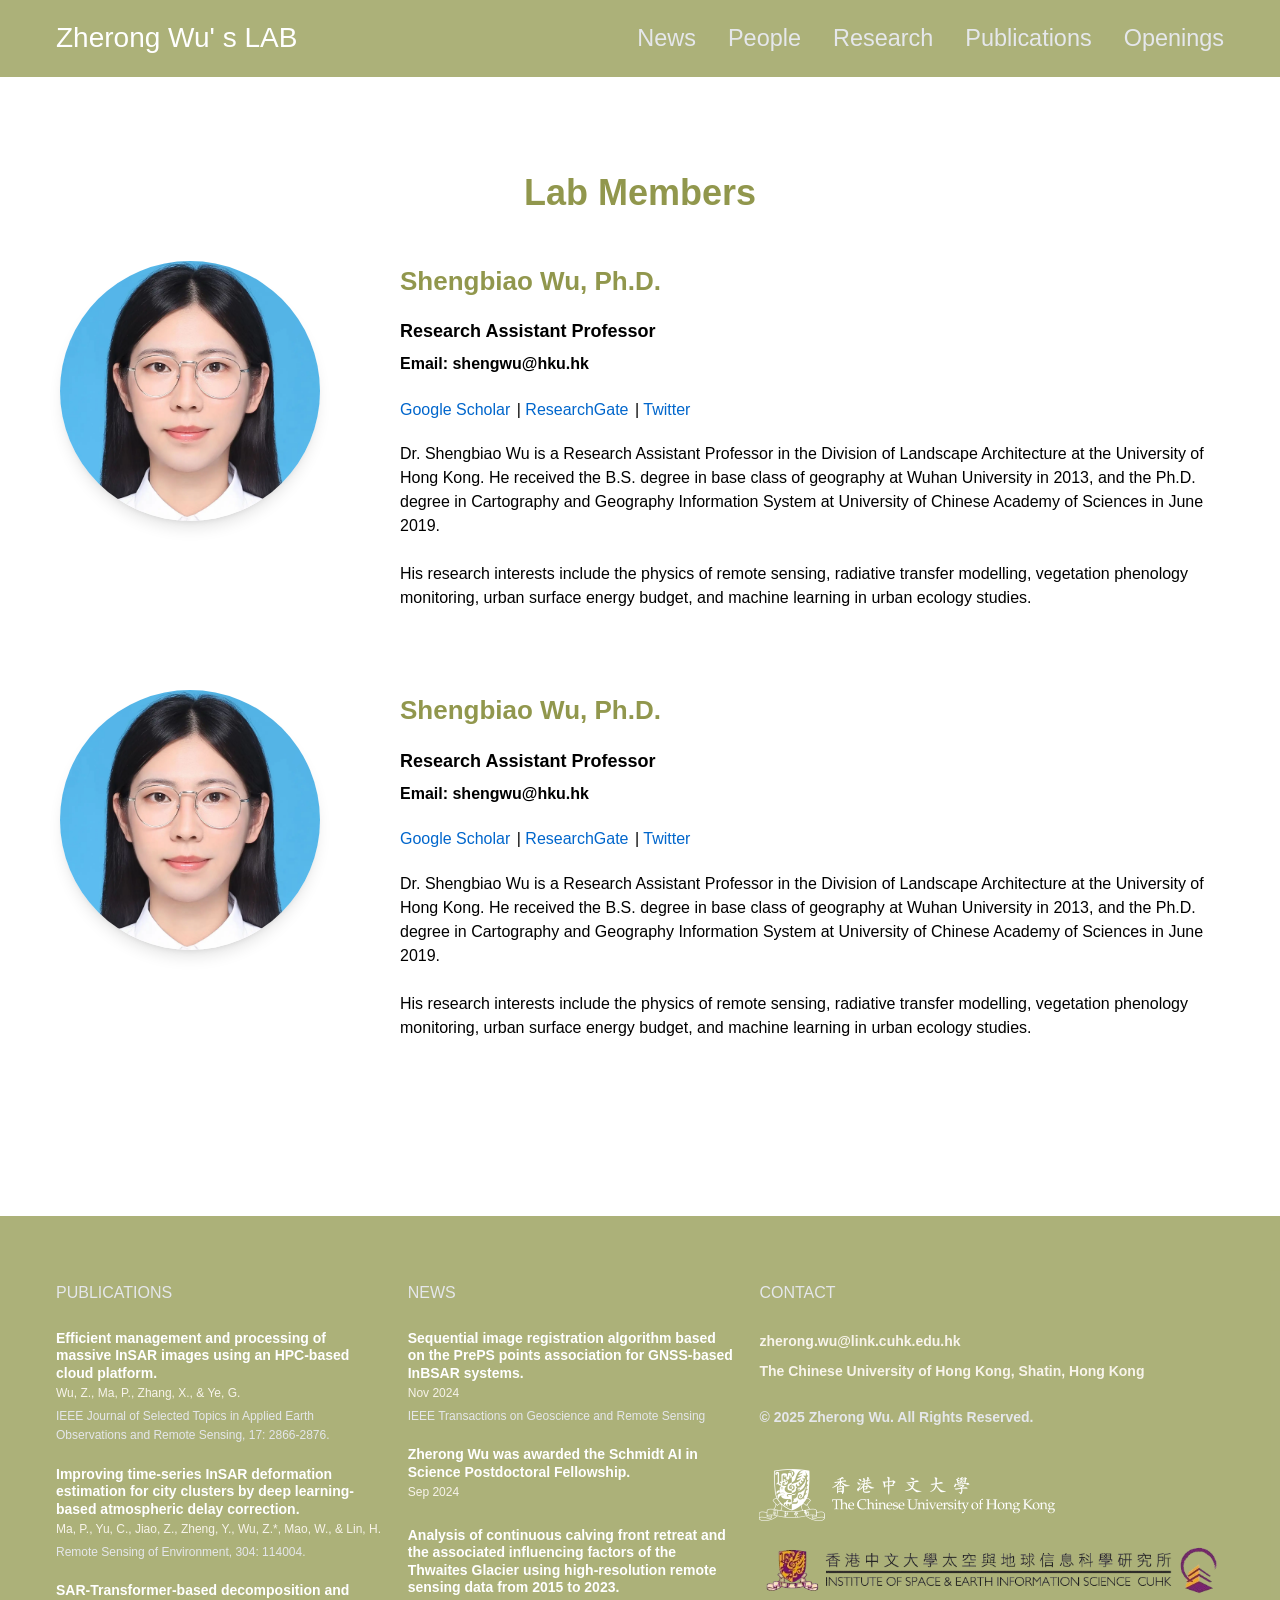
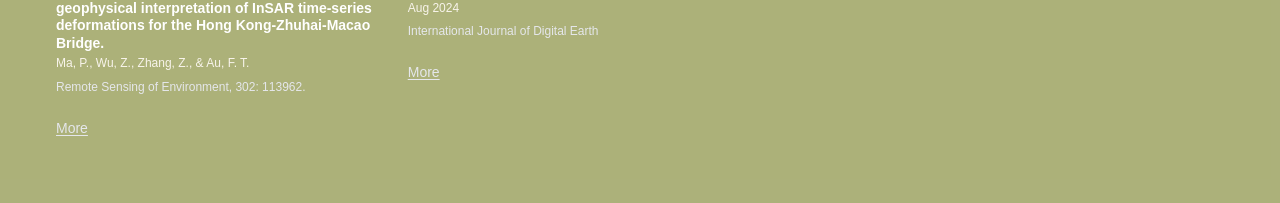
==== members.html @ 8802be63 "Add files via upload" ====
<!DOCTYPE html>
<html lang="en">

<head>
    <meta charset="UTF-8">
    <meta name="viewport" content="width=device-width, initial-scale=1.0">
    <title>Science</title>
    <link rel="stylesheet" href="css/all.css">
    <link rel="stylesheet" href="css/common.css">
    <link rel="stylesheet" href="css/member.css">

</head>

<body>
    <nav class="navbar">
        <div class="wrapper">
            <div class="content">
                <div class="logo">
                    <a href="index.html">
                        <h1 class="logo">Zherong Wu' s LAB</h1>
                    </a>
                </div>
                <button class="menu">
                    <span></span>
                    <span></span>
                    <span></span>
                </button>
                <ul class="nav">
                    <li><a href="news.html" class="nav-item">News</a>

                    </li>
                    <li>
                        <a href="people.html" class="nav-item">People</a>
                        <ul class="sub-nav">
                            <li><a href="principle.html">Principle Investigator</a></li>
                            <li><a href="lab_members.html">Lab Members</a></li>
                        </ul>
                    </li>
                    <li><a href="research.html" class="nav-item">Research</a></li>
                    <li><a href="publications.html" class="nav-item">Publications</a></li>
                    <li><a href="openings.html" class="nav-item">Openings</a></li>
                </ul>
            </div>
        </div>
    </nav>

    <section class="member">
        <h2>Lab Members</h2>
        <div class="wrapper">
            <div class="item">
                <div class="member-photo">
                    <img src="images/member1.webp" alt="">
                </div>
                <div class="member-info">
                    <h3 class="member-name">Shengbiao Wu, Ph.D.</h3>
                    <p class="member-title">Research Assistant Professor</p>
                    <p class="member-email">Email: shengwu@hku.hk</p>

                    <div class="member-links">
                        <a href="#">Google Scholar</a> | <a href="#">ResearchGate</a> | <a href="#">Twitter</a>
                    </div>

                    <div class="member-bio">
                        <p>Dr. Shengbiao Wu is a Research Assistant Professor in the Division of Landscape Architecture
                            at
                            the University of Hong Kong. He received the B.S. degree in base class of geography at Wuhan
                            University in 2013, and the Ph.D. degree in Cartography and Geography Information System at
                            University of Chinese Academy of Sciences in June 2019.</p>
                        <br>
                        <p>His research interests include the physics of remote sensing, radiative transfer modelling,
                            vegetation phenology monitoring, urban surface energy budget, and machine learning in urban
                            ecology studies.</p>
                    </div>
                </div>
            </div>
            <div class="item">
                <div class="member-photo">
                    <img src="images/member1.webp" alt="">
                </div>
                <div class="member-info">
                    <h3 class="member-name">Shengbiao Wu, Ph.D.</h3>
                    <p class="member-title">Research Assistant Professor</p>
                    <p class="member-email">Email: shengwu@hku.hk</p>

                    <div class="member-links">
                        <a href="#">Google Scholar</a> | <a href="#">ResearchGate</a> | <a href="#">Twitter</a>
                    </div>

                    <div class="member-bio">
                        <p>Dr. Shengbiao Wu is a Research Assistant Professor in the Division of Landscape Architecture
                            at
                            the University of Hong Kong. He received the B.S. degree in base class of geography at Wuhan
                            University in 2013, and the Ph.D. degree in Cartography and Geography Information System at
                            University of Chinese Academy of Sciences in June 2019.</p>
                        <br>
                        <p>His research interests include the physics of remote sensing, radiative transfer modelling,
                            vegetation phenology monitoring, urban surface energy budget, and machine learning in urban
                            ecology studies.</p>
                    </div>
                </div>
            </div>
        </div>
    </section>


    <footer class="footer">
        <div class="wrapper">
            <div class="content">
                <div class="section">
                    <h4>PUBLICATIONS</h4>
                    <div class="item">
                        <a href="#">
                            <h4>Efficient management and processing of massive InSAR images using an HPC-based cloud
                                platform.</h4>
                        </a>
                        <div class="authors">Wu, Z., Ma, P., Zhang, X., & Ye, G.</div>
                        <div class="journal">IEEE Journal of Selected Topics in Applied Earth Observations and Remote
                            Sensing, 17: 2866-2876.</div>
                    </div>
                    <div class="item">
                        <a href="#">
                            <h4>Improving time-series InSAR deformation estimation for city clusters by deep
                                learning-based atmospheric delay correction.</h4>
                        </a>
                        <div class="authors">Ma, P., Yu, C., Jiao, Z., Zheng, Y., Wu, Z.*, Mao, W., & Lin, H.</div>
                        <div class="journal">Remote Sensing of Environment, 304: 114004.</div>
                    </div>
                    <div class="item">
                        <a href="#">
                            <h4>SAR-Transformer-based decomposition and geophysical interpretation of InSAR time-series
                                deformations for the Hong Kong-Zhuhai-Macao Bridge.</h4>
                        </a>
                        <div class="authors">Ma, P., Wu, Z., Zhang, Z., & Au, F. T.</div>
                        <div class="journal">Remote Sensing of Environment, 302: 113962.</div>
                    </div>
                    <a href="#" class="more">More</a>
                </div>

                <div class="section">
                    <h4>NEWS</h4>
                    <div class="item">
                        <a href="#">
                            <h4> Sequential image registration algorithm based on the PrePS points association for
                                GNSS-based InBSAR systems.</h4>
                        </a>
                        <div class="date">Nov 2024</div>
                        <div class="journal">IEEE Transactions on Geoscience and Remote Sensing</div>
                    </div>
                    <div class="item">
                        <a href="#">
                            <h4>Zherong Wu was awarded the Schmidt AI in Science Postdoctoral Fellowship.</h4>
                        </a>
                        <div class="date">Sep 2024</div>
                    </div>
                    <div class="item">
                        <a href="#">
                            <h4> Analysis of continuous calving front retreat and the associated influencing factors of
                                the Thwaites Glacier using high-resolution remote sensing data from 2015 to 2023.</h4>
                        </a>
                        <div class="date">Aug 2024</div>
                        <div class="journal">International Journal of Digital Earth</div>
                    </div>
                    <a href="#" class="more">More</a>
                </div>

                <div class="section">
                    <h4>CONTACT</h4>
                    <a href="#" class="email">zherong.wu@link.cuhk.edu.hk</a>
                    <p class="address"> The Chinese University of Hong Kong, Shatin, Hong Kong</p>
                    <div class="copyright">© 2025 Zherong Wu. All Rights Reserved.</div>
                    <div class="logos">
                        <a href="#"><img src="images/Logo1.png" alt=""></a>
                        <a href="#"><img src="images/ISEIS-remove.png" alt=""></a>
                    </div>
                </div>
            </div>
        </div>
    </footer>
    <script src="js/script.js"></script>
</body>

</html>
---- css/common.css ----
:root {
    /* 主色调 */
    --color-primary:  rgba(117, 125, 33, 0.6);
    --color-primary-light: #D4A6E3;
    --color-primary-dark: #6B2C8A;
    
    /* 文本颜色 */
    --color-text: #212121;
    --color-text-light: rgba(0, 0, 0, 0.88);
    --color-text-lighter: rgba(0, 0, 0, 0.25);
    --color-text-white: #fff;
    --color-text-gray: #666;
    --color-text-light-gray: #e5e7eb;
    --color-text-cream: #f8f4eb;
    
    /* 链接颜色 */
    --color-link: #69c0ff;
    --color-error: #b31b1b;
    --color-wine: #5e0000;
    
    /* 边框颜色 */
    --color-border: #d9d9d9;
    --color-border-light: rgba(255, 255, 255, 0.1);
    
    /* 背景颜色 */
    --color-bg-hover: rgba(255, 255, 255, 0.05);
    --color-bg-modal: rgba(0, 0, 0, 0.45);
    
    /* 阴影颜色 */
    --color-shadow: rgba(0, 0, 0, 0.1);
    --color-shadow-light: rgba(0, 0, 0, 0.02);
    --color-shadow-modal: rgba(0, 0, 0, 0.08);
}

* {
    margin: 0;
    padding: 0;
    box-sizing: border-box;
}

body {
    font-family: Georgia, Arial, sans-serif;
    line-height: 1.6;
}

a {
    text-decoration: none;
}

li {
    list-style: none;
}

.wrapper {
    max-width: 1200px;
    margin: 0 auto;
    padding: 0 1rem;
}

.navbar {
    font-family: DM Sans,sans-serif;
    position: relative;
    padding: 1rem 2rem;
    background-color: var(--color-primary);
}

.navbar .content {
    display: flex;
    justify-content: space-between;
    align-items: center;
}

.navbar .logo {
    display: flex;
    align-items: center;
}

.navbar .logo img {
    width: auto;
    height: 54px;
}

.navbar .logo h1{
    color: var(--color-text-white);
    font-weight: 400;
}

.navbar .nav {
    display: flex;
    gap: 2rem;
    transition: all 0.3s ease-in-out;
}

.navbar .nav a {
    font-size: 1.465rem;
    line-height: 1.75rem;
    color: var(--color-text-light-gray);
    transition: all 0.3s ease;
}

.navbar .nav a:hover {
    color: var(--color-link);
}

.navbar .menu {
    display: none;
    position: relative;
    flex-direction: column;
    justify-content: space-between;
    width: 30px;
    height: 21px;
    padding: 0;
    background: transparent;
    border: none;
    cursor: pointer;
    z-index: 10;
}

.navbar .menu span {
    width: 100%;
    height: 3px;
    background-color: var(--color-text-light-gray);
    transition: all 0.3s ease-in-out;
}

.footer {
    padding: 4rem 0;
    /* background-color: var(--color-primary); */
    background-color: rgba(117, 125, 33, 0.6);
    color: var(--color-text-light-gray);
}

.footer .content {
    display: flex;
    gap: 1.5rem;
}

.footer .section {
    display: flex;
    flex-direction: column;
    flex: 1;
    gap: 0.5rem;
}

.footer h4 {
    margin-bottom: 1rem;
    font-size: 1rem;
    font-weight: 400;
}

.footer .item {
    margin-bottom: 0.75rem;
}

.footer .item h4 {
    margin-bottom: 0.125rem;
    font-size: 0.875rem;
    line-height: 1.25;
    font-weight: bold;
    color: #fff;
    text-underline-offset: 4px;
}

.footer .item h4:hover {
    text-decoration: underline;
}

.footer .authors,
.footer .date {
    margin-bottom: 0.25rem;
    font-size: 0.75rem;
    color: #f8f4eb;
}

.footer .journal {
    font-size: 0.75rem;
    /* font-style: italic; */
    font-weight: 300;
}

.footer .more {
    font-size: 0.875rem;
    /* font-style: italic; */
    color: #e5e7eb;
    text-decoration: underline;
    text-underline-offset: 2px;
    transition: all 0.3s;
}

.footer .more:hover {
    color: #69c0ff;
}

.footer .email,
.footer .address {
    font-size: 0.875rem;
    font-weight: bold;
    color: #f8f4eb;
}

.footer .email:hover {
    text-decoration: underline;
    text-underline-offset: 2px;
}

.footer .copyright {
    margin: 1rem 0 2rem;
    font-size: 0.875rem;
    font-weight: bold;
}

.footer .logos {
    display: flex;
    flex-direction: column;
    gap: 1rem;
}

.footer .logos img {
    height: 52px;
}



.nav li {
    position: relative; 
}

.sub-nav {
    display: none;
    position: absolute;
    top: 100%;
    left: 0;
    background-color: rgb(172, 177, 122);
    padding: 0.5rem 0;
    z-index: 100; 
}

.nav li:hover .sub-nav {
    display: block;
}

.sub-nav li {
    width: 100%;
}

.sub-nav a {
    display: inline-block;
    width: 100%;
    padding: 10px 20px;
    white-space: nowrap; 
}
@media (max-width: 768px) {
    .footer .content {
        flex-direction: column;
        gap: 2.5rem;
    }

    .navbar .menu {
        display: flex;
    }

    .navbar .nav {
        position: absolute;
        display: flex;
        flex-direction: column;
        top: 100%;
        left: 0;
        right: 0;
        padding: 0;
        gap: 0;
        background-color: #893290;
        box-shadow: 0 2px 5px rgba(0,0,0,0.2);
        opacity: 0;
        visibility: hidden;
        transform: translateY(-10px);
        pointer-events: none;
        z-index: 1000;
    }

    .navbar .nav.active {
        padding: 1rem 0;
        opacity: 1;
        visibility: visible;
        transform: translateY(0);
        pointer-events: auto;
    }

    .navbar .nav li {
        width: 100%;
        opacity: 0;
        transform: translateX(-10px);
        transition: all 0.3s ease-in-out;
        border-bottom: 1px solid rgba(255, 255, 255, 0.1);
    }

    .navbar .nav li:last-child {
        border-bottom: none;
    }

    .navbar .nav a {
        display: block;
        padding: 1rem 2rem;
    }

    .navbar .nav a:hover {
        background-color: rgba(255, 255, 255, 0.05);
    }

    .navbar .nav.active li {
        opacity: 1;
        transform: translateX(0);
    }

    .navbar .menu.active span:nth-child(1) {
        transform: translateY(9px) rotate(45deg);
    }

    .navbar .menu.active span:nth-child(2) {
        opacity: 0;
    }

    .navbar .menu.active span:nth-child(3) {
        transform: translateY(-9px) rotate(-45deg);
    }

    .sub-nav {
        position: static;
        display: none;
        padding: 0;
        border: none;
        background-color: #893290;
        box-shadow: none;
    }

    .nav li.active .sub-nav {
        display: block;
    }

    .nav li {
        width: 100%;
    }

    .sub-nav a {
        padding: 10px 15px;
        color: var(--color-text);
        transition: background-color 0.3s;
        white-space: nowrap;
    }

    .sub-nav a:hover {
        background-color: rgba(137, 50, 144, 0.2);
        color: var(--color-link);
    }

    .navbar .nav li {
        cursor: pointer;
    }

    .navbar .nav li.active .sub-nav {
        display: block;
    }
}
---- css/member.css ----
.member {
    padding: 6rem 0;
}

.member .wrapper {
    max-width: 1200px;
    margin: 0 auto;
    padding: 0 20px;
}

.member .item {
    display: flex;
    flex-direction: row;
    margin-bottom: 5rem;
    align-items: flex-start;
}

.member h2 {
    text-align: center;
    margin-bottom: 3rem;
    font-size: 2.25rem;
    line-height: 2.5rem;
    font-weight: 700;
    color: rgba(117, 125, 33, 0.8);
}

.member-photo {
    width: 260px;
    height: 260px;
    border-radius: 50%;
    margin-right: 80px;
    overflow: hidden;
    box-shadow: 0 10px 15px -3px rgb(0 0 0 / 0.1), 0 4px 6px -4px rgb(0 0 0 / 0.1);
}

.member-photo img {
    width: 100%;
    height: 100%;
    object-fit: cover;
}

.member-info {
    flex: 1;
}

.member-name {
    font-size: 26px;
    color: rgba(117, 125, 33, 0.8);
    margin-bottom: 15px;
}

.member-title {
    font-size: 18px;
    font-weight: 600;
    margin-bottom: 5px;
}

.member-email {
    font-weight: 600;
    margin-bottom: 20px;
}

.member-links {
    margin-bottom: 20px;
}

.member-links a {
    color: #0066cc;
    text-decoration: none;
    margin-right: 2px;
}

.member-links a:hover {
    text-decoration: underline;
}

.member-bio {
    font-size: 1rem;
    line-height: 1.5;
    color: rgba(0, 0, 0);
}

/* 响应式布局 */
@media screen and (max-width: 992px) {
    .member .item {
        flex-direction: column;
        align-items: center;
        text-align: center;
    }
    
    .member-photo {
        margin-right: 0;
        margin-bottom: 30px;
    }
}

@media screen and (max-width: 768px) {
    .member h2 {
        font-size: 1.8rem;
    }
    
    .member-photo {
        width: 200px;
        height: 200px;
    }
    
    .member-name {
        font-size: 22px;
    }
    

}

@media screen and (max-width: 480px) {
    .member-photo {
        width: 180px;
        height: 180px;
    }
    
    .member h2 {
        font-size: 1.5rem;
    }
    
    .member .wrapper {
        padding: 0 15px;
    }
}
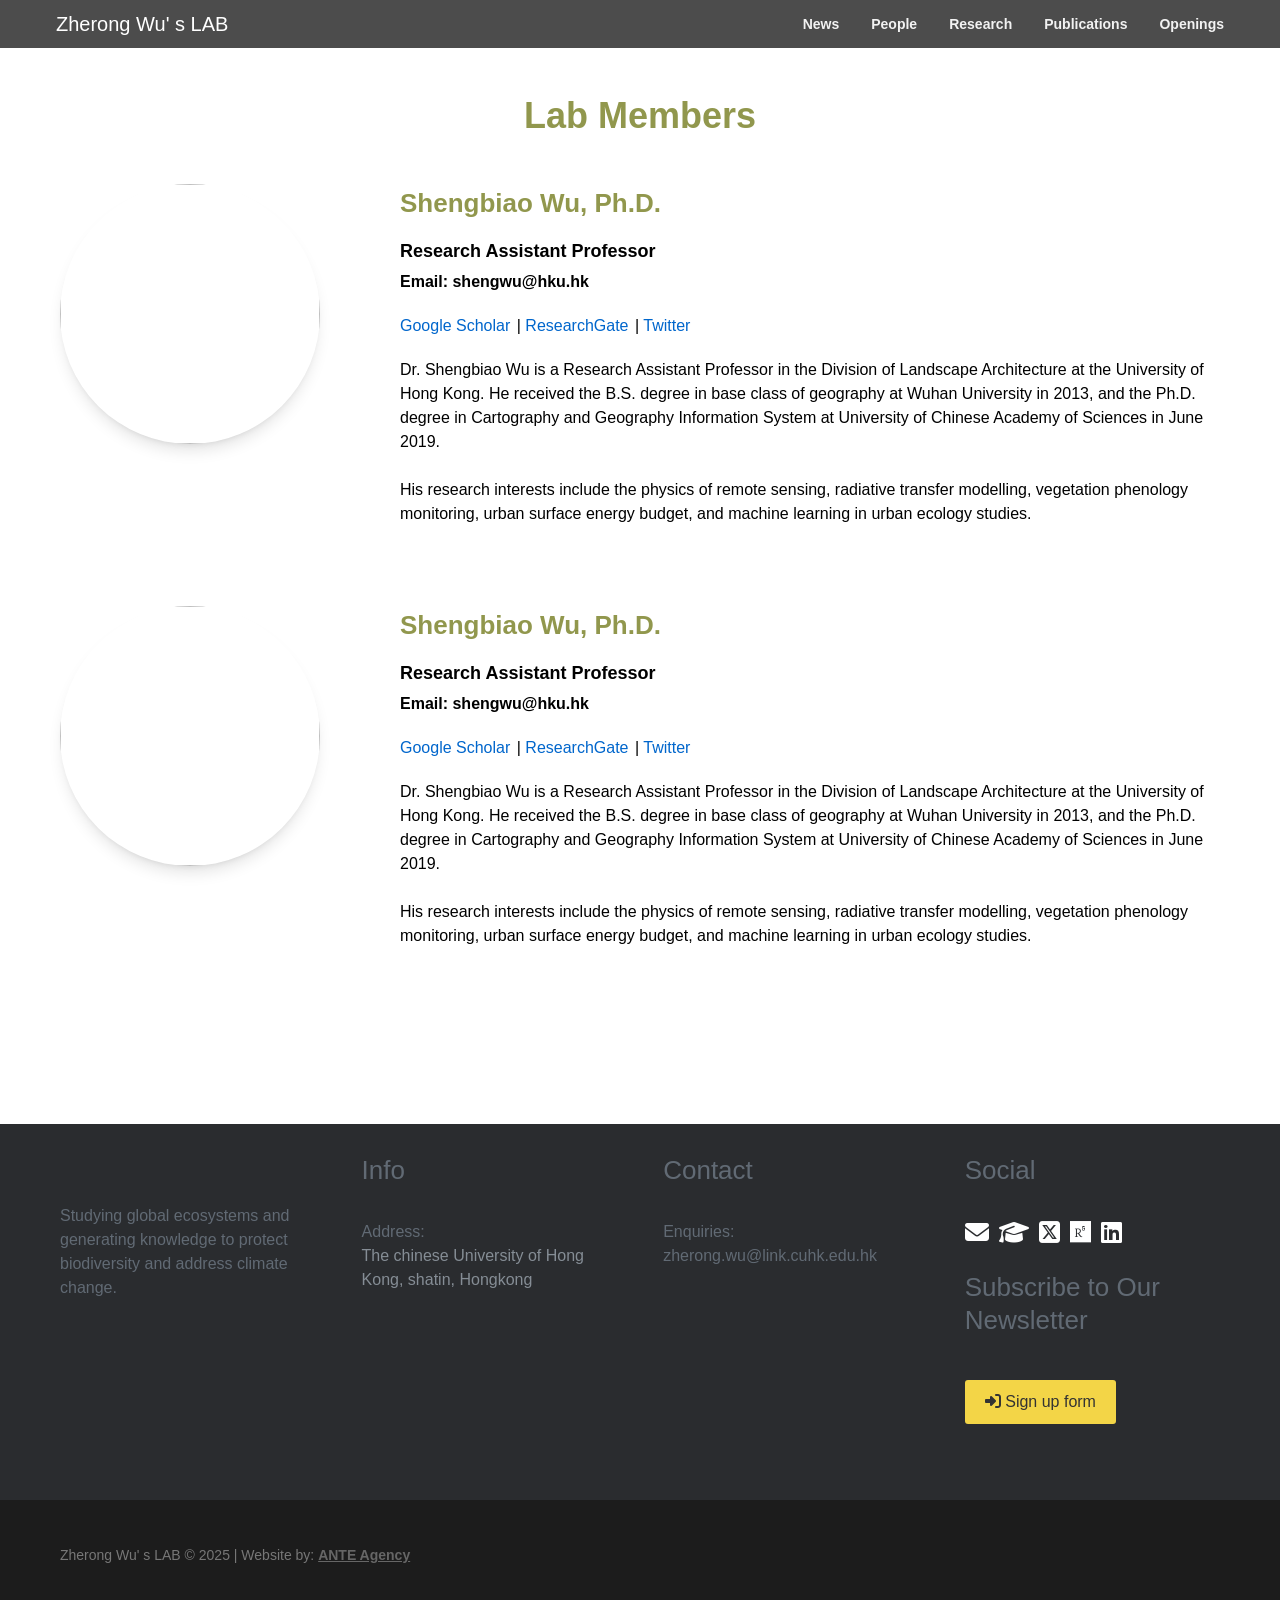
==== commit 0db04b37: "Add files via upload" ====
--- a/members.html
+++ b/members.html
@@ -30,10 +30,10 @@
 
                     </li>
                     <li>
-                        <a href="people.html" class="nav-item">People</a>
+                        <a href="javascript:void(0)" class="nav-item">People</a>
                         <ul class="sub-nav">
-                            <li><a href="principle.html">Principle Investigator</a></li>
-                            <li><a href="lab_members.html">Lab Members</a></li>
+                            <li><a href="people.html">Principle</a></li>
+                            <li><a href="members.html">Lab Members</a></li>
                         </ul>
                     </li>
                     <li><a href="research.html" class="nav-item">Research</a></li>
@@ -104,74 +104,92 @@
 
 
     <footer class="footer">
-        <div class="wrapper">
-            <div class="content">
-                <div class="section">
-                    <h4>PUBLICATIONS</h4>
-                    <div class="item">
-                        <a href="#">
-                            <h4>Efficient management and processing of massive InSAR images using an HPC-based cloud
-                                platform.</h4>
+        <div class="container">
+            <div class="footer-content">
+                <div class="footer-column">
+                    <div class="footer-block logo-block">
+                        <a href="#" class="footer-link">
+                            <img width="230" src="images/Logo1.png" alt="">
                         </a>
-                        <div class="authors">Wu, Z., Ma, P., Zhang, X., & Ye, G.</div>
-                        <div class="journal">IEEE Journal of Selected Topics in Applied Earth Observations and Remote
-                            Sensing, 17: 2866-2876.</div>
-                    </div>
-                    <div class="item">
-                        <a href="#">
-                            <h4>Improving time-series InSAR deformation estimation for city clusters by deep
-                                learning-based atmospheric delay correction.</h4>
-                        </a>
-                        <div class="authors">Ma, P., Yu, C., Jiao, Z., Zheng, Y., Wu, Z.*, Mao, W., & Lin, H.</div>
-                        <div class="journal">Remote Sensing of Environment, 304: 114004.</div>
-                    </div>
-                    <div class="item">
-                        <a href="#">
-                            <h4>SAR-Transformer-based decomposition and geophysical interpretation of InSAR time-series
-                                deformations for the Hong Kong-Zhuhai-Macao Bridge.</h4>
-                        </a>
-                        <div class="authors">Ma, P., Wu, Z., Zhang, Z., & Au, F. T.</div>
-                        <div class="journal">Remote Sensing of Environment, 302: 113962.</div>
-                    </div>
-                    <a href="#" class="more">More</a>
-                </div>
-
-                <div class="section">
-                    <h4>NEWS</h4>
-                    <div class="item">
-                        <a href="#">
-                            <h4> Sequential image registration algorithm based on the PrePS points association for
-                                GNSS-based InBSAR systems.</h4>
-                        </a>
-                        <div class="date">Nov 2024</div>
-                        <div class="journal">IEEE Transactions on Geoscience and Remote Sensing</div>
-                    </div>
-                    <div class="item">
-                        <a href="#">
-                            <h4>Zherong Wu was awarded the Schmidt AI in Science Postdoctoral Fellowship.</h4>
-                        </a>
-                        <div class="date">Sep 2024</div>
-                    </div>
-                    <div class="item">
-                        <a href="#">
-                            <h4> Analysis of continuous calving front retreat and the associated influencing factors of
-                                the Thwaites Glacier using high-resolution remote sensing data from 2015 to 2023.</h4>
-                        </a>
-                        <div class="date">Aug 2024</div>
-                        <div class="journal">International Journal of Digital Earth</div>
-                    </div>
-                    <a href="#" class="more">More</a>
-                </div>
-
-                <div class="section">
-                    <h4>CONTACT</h4>
-                    <a href="#" class="email">zherong.wu@link.cuhk.edu.hk</a>
-                    <p class="address"> The Chinese University of Hong Kong, Shatin, Hong Kong</p>
-                    <div class="copyright">© 2025 Zherong Wu. All Rights Reserved.</div>
-                    <div class="logos">
-                        <a href="#"><img src="images/Logo1.png" alt=""></a>
-                        <a href="#"><img src="images/ISEIS-remove.png" alt=""></a>
-                    </div>
+                    </div>
+                    <div class="footer-block">
+                        <div class="footer-text">
+                            <p>Studying global ecosystems and generating knowledge to protect biodiversity and address climate change.</p>
+                        </div>
+                    </div>
+                </div>
+
+                <div class="footer-column">
+                    <div class="footer-block">
+                        <h4 class="footer-title">Info</h4>
+                        <div class="footer-text">
+                            <p>Address:<br>
+                                <a href="#">The chinese University of Hong Kong, shatin, Hongkong</a>
+                            </p>
+                        </div>
+                    </div>
+                </div>
+
+                <div class="footer-column">
+                    <div class="footer-block">
+                        <h4 class="footer-title">Contact</h4>
+                        <div class="footer-text">
+                            <p>Enquiries:<br>zherong.wu@link.cuhk.edu.hk</p>
+                        </div>
+                    </div>
+                </div>
+
+                <div class="footer-column">
+                    <div class="footer-block">
+                        <h4 class="footer-title">Social</h4>
+                        <div class="footer-text">
+                            <ul class="social-list">
+                                <li class="social-item">
+                                    <a class="footer-link social-icon" href="mailto:zherong.wu@cornell.edu">
+                                        <i class="fas fa-envelope"></i>
+                                    </a>
+                                </li>
+                                <li class="social-item">
+                                    <a class="footer-link social-icon" href="https://scholar.google.com/citations?user=bjYPyj0AAAAJ&hl=en">
+                                        <i class="fas fa-graduation-cap"></i>
+                                    </a>
+                                </li>
+                                <li class="social-item">
+                                    <a class="footer-link social-icon" href="https://twitter.com/zherong_wu">
+                                        <i class="fab fa-square-x-twitter"></i>
+                                    </a>
+                                </li>
+                                <li class="social-item">
+                                    <a class="footer-link social-icon" href="https://www.researchgate.net/profile/Zherong-Wu-2">
+                                        <i class="fab fa-researchgate"></i>
+                                    </a>
+                                </li>
+                                <li class="social-item">
+                                    <a class="footer-link social-icon" href="http://linkedin.com/in/zherong-wu-646226275">
+                                        <i class="fab fa-linkedin"></i>
+                                    </a>
+                                </li>
+                            </ul>
+                        </div>
+                    </div>
+                    <div class="footer-block">
+                        <h4 class="footer-title">Subscribe to Our Newsletter</h4>
+                        <div class="footer-text">
+                            <div class="signup-wrapper">
+                                <a class="signup-btn" href="#" target="_blank">
+                                    <i class="fas fa-sign-in-alt"></i> Sign up form
+                                    
+                                </a>
+                            </div>
+                        </div>
+                    </div>
+                </div>
+            </div>
+        </div>
+        <div class="footer-bottom">
+            <div class="container clearfix">
+                <div class="copyright">
+                    <p>Zherong Wu' s LAB © 2025 | Website by: <a href="#" target="_blank" class="footer-link">ANTE Agency</a></p>
                 </div>
             </div>
         </div>
--- a/css/common.css
+++ b/css/common.css
@@ -1,9 +1,9 @@
 :root {
     /* 主色调 */
-    --color-primary:  rgba(117, 125, 33, 0.6);
+    --color-primary: rgba(117, 125, 33, 0.6);
     --color-primary-light: #D4A6E3;
     --color-primary-dark: #6B2C8A;
-    
+
     /* 文本颜色 */
     --color-text: #212121;
     --color-text-light: rgba(0, 0, 0, 0.88);
@@ -12,20 +12,21 @@
     --color-text-gray: #666;
     --color-text-light-gray: #e5e7eb;
     --color-text-cream: #f8f4eb;
-    
+
     /* 链接颜色 */
     --color-link: #69c0ff;
+    --color-link: #fddc70;
     --color-error: #b31b1b;
     --color-wine: #5e0000;
-    
+
     /* 边框颜色 */
     --color-border: #d9d9d9;
     --color-border-light: rgba(255, 255, 255, 0.1);
-    
+
     /* 背景颜色 */
     --color-bg-hover: rgba(255, 255, 255, 0.05);
     --color-bg-modal: rgba(0, 0, 0, 0.45);
-    
+
     /* 阴影颜色 */
     --color-shadow: rgba(0, 0, 0, 0.1);
     --color-shadow-light: rgba(0, 0, 0, 0.02);
@@ -38,9 +39,14 @@
     box-sizing: border-box;
 }
 
+* {
+    font-family: 'Open Sans', sans-serif;
+}
+
 body {
-    font-family: Georgia, Arial, sans-serif;
-    line-height: 1.6;
+    /* font-family: Georgia, Arial, sans-serif; */
+    font-family: 'Open Sans', sans-serif;
+    line-height: 1.5;
 }
 
 a {
@@ -58,10 +64,17 @@
 }
 
 .navbar {
-    font-family: DM Sans,sans-serif;
+    /* font-family: DM Sans, sans-serif; */
     position: relative;
-    padding: 1rem 2rem;
-    background-color: var(--color-primary);
+    padding: 0rem 2rem;
+    background-color: rgba(0, 0, 0, .7) !important;
+}
+
+.navbar {
+    position: fixed;
+    width: 100%;
+    top: 0;
+    z-index: 1020;
 }
 
 .navbar .content {
@@ -80,8 +93,10 @@
     height: 54px;
 }
 
-.navbar .logo h1{
+.navbar .logo h1 {
     color: var(--color-text-white);
+    color: #ffffff;
+    font-size: 20px;
     font-weight: 400;
 }
 
@@ -93,9 +108,15 @@
 
 .navbar .nav a {
     font-size: 1.465rem;
+    font-size: 14px;
+    font-weight: 600;
+    color: rgba(255, 255, 255, 0.93);
     line-height: 1.75rem;
-    color: var(--color-text-light-gray);
+    line-height: 48px;
     transition: all 0.3s ease;
+}
+.navbar .nav a.active{
+    color: var(--color-link);
 }
 
 .navbar .nav a:hover {
@@ -124,115 +145,137 @@
 }
 
 .footer {
-    padding: 4rem 0;
-    /* background-color: var(--color-primary); */
-    background-color: rgba(117, 125, 33, 0.6);
-    color: var(--color-text-light-gray);
-}
-
-.footer .content {
+    background-color: #2a2c2f;
+    color: #ffffff;
+    
+}
+
+.footer .container {
+    max-width: 1200px;
+    padding: 1.875rem 1.25rem;
+    margin: 0 auto;
+}
+
+.footer-content {
     display: flex;
-    gap: 1.5rem;
-}
-
-.footer .section {
+    flex-wrap: wrap;
+    justify-content: space-between;
+}
+
+.footer-column {
+    width: 22%;
+    margin-bottom: 1.25rem;
+}
+
+.footer-block {
+    margin-bottom: 1.6rem;
+}
+
+.footer-title {
+    color: #616a74;
+    font-weight: 400;
+    font-size: 1.625rem;
+    line-height: 1.3;
+    margin: 0 0 1.38rem;
+    padding-bottom: 0.625rem;
+}
+
+.footer-text p {
+    color: #616a74;
+    font-size: 1rem;
+    margin-bottom: 1rem;
+}
+
+.social-list{
+    line-height: 1.2;
+    margin-bottom: 0.5rem;
+}
+
+.footer-text  a{
+    color: #858d95;
+}
+
+
+
+.social-list {
+    padding-left: 0;
+    list-style: none;
     display: flex;
-    flex-direction: column;
-    flex: 1;
-    gap: 0.5rem;
-}
-
-.footer h4 {
-    margin-bottom: 1rem;
-    font-size: 1rem;
-    font-weight: 400;
-}
-
-.footer .item {
-    margin-bottom: 0.75rem;
-}
-
-.footer .item h4 {
-    margin-bottom: 0.125rem;
+    gap: 0.625rem;
+}
+
+.social-item {
+    display: inline-block;
+}
+
+.social-icon i {
+    color: #fff;
+    font-size: 1.5rem;
+}
+
+.signup-btn {
+    display: inline-block;
+    background-color: #f3d547;
+    color: #333 !important;
+    padding: 0.625rem 1.25rem;
+    border-radius: 3px;
+    margin-top: 0.625rem;
+}
+
+.signup-btn:hover {
+    background-color: #f7df6a;
+}
+
+.footer-bottom {
+    background-color: #1c1c1c;
+    padding: 0.9375rem 0;
+}
+
+.copyright {
+    text-align: left;
+    color: #777777;
     font-size: 0.875rem;
-    line-height: 1.25;
-    font-weight: bold;
-    color: #fff;
-    text-underline-offset: 4px;
-}
-
-.footer .item h4:hover {
+}
+
+.footer-link{
+    font-weight: 700;
+    color: #666;
     text-decoration: underline;
-}
-
-.footer .authors,
-.footer .date {
-    margin-bottom: 0.25rem;
-    font-size: 0.75rem;
-    color: #f8f4eb;
-}
-
-.footer .journal {
-    font-size: 0.75rem;
-    /* font-style: italic; */
-    font-weight: 300;
-}
-
-.footer .more {
-    font-size: 0.875rem;
-    /* font-style: italic; */
-    color: #e5e7eb;
-    text-decoration: underline;
-    text-underline-offset: 2px;
     transition: all 0.3s;
 }
 
-.footer .more:hover {
-    color: #69c0ff;
-}
-
-.footer .email,
-.footer .address {
-    font-size: 0.875rem;
-    font-weight: bold;
-    color: #f8f4eb;
-}
-
-.footer .email:hover {
-    text-decoration: underline;
-    text-underline-offset: 2px;
-}
-
-.footer .copyright {
-    margin: 1rem 0 2rem;
-    font-size: 0.875rem;
-    font-weight: bold;
-}
-
-.footer .logos {
-    display: flex;
-    flex-direction: column;
-    gap: 1rem;
-}
-
-.footer .logos img {
-    height: 52px;
-}
-
-
+.footer-link:hover{
+    color: #7b7b7b;
+}
+
+
+@media (max-width: 980px) {
+    .footer-column {
+        width: 47%;
+    }
+}
+
+@media (max-width: 767px) {
+    .footer-column {
+        width: 100%;
+    }
+}
 
 .nav li {
-    position: relative; 
+    position: relative;
 }
 
 .sub-nav {
     display: none;
     position: absolute;
-    top: 100%;
+    top: 48px;
     left: 0;
-    background-color: rgb(172, 177, 122);
+    /* background-color: rgb(172, 177, 122); */
+    background-color: rgba(0, 0, 0, .7);
     padding: 0.5rem 0;
-    z-index: 100; 
+    z-index: 100;
+    border-color: #fddc70;
+    border-top: 3px solid #fddc70;
 }
 
 .nav li:hover .sub-nav {
@@ -246,13 +289,20 @@
 .sub-nav a {
     display: inline-block;
     width: 100%;
-    padding: 10px 20px;
-    white-space: nowrap; 
-}
+    padding: 0px 20px;
+    white-space: nowrap;
+    line-height: 24px !important;
+}
+
 @media (max-width: 768px) {
-    .footer .content {
-        flex-direction: column;
-        gap: 2.5rem;
+    .footer .footer-widgets {
+        flex-direction: column; /* Stack items vertically */
+        align-items: center; /* Center items */
+    }
+
+    .footer-widget {
+        margin: 10px 0; /* Margin for spacing */
+        text-align: center; /* Center text */
     }
 
     .navbar .menu {
@@ -268,8 +318,8 @@
         right: 0;
         padding: 0;
         gap: 0;
-        background-color: #893290;
-        box-shadow: 0 2px 5px rgba(0,0,0,0.2);
+        background-color: rgba(0, 0, 0, .7);
+        box-shadow: 0 2px 5px rgba(0, 0, 0, 0.2);
         opacity: 0;
         visibility: hidden;
         transform: translateY(-10px);
@@ -325,10 +375,9 @@
 
     .sub-nav {
         position: static;
-        display: none;
+        display: block;
         padding: 0;
         border: none;
-        background-color: #893290;
         box-shadow: none;
     }
 
@@ -359,4 +408,4 @@
     .navbar .nav li.active .sub-nav {
         display: block;
     }
-}
+}
